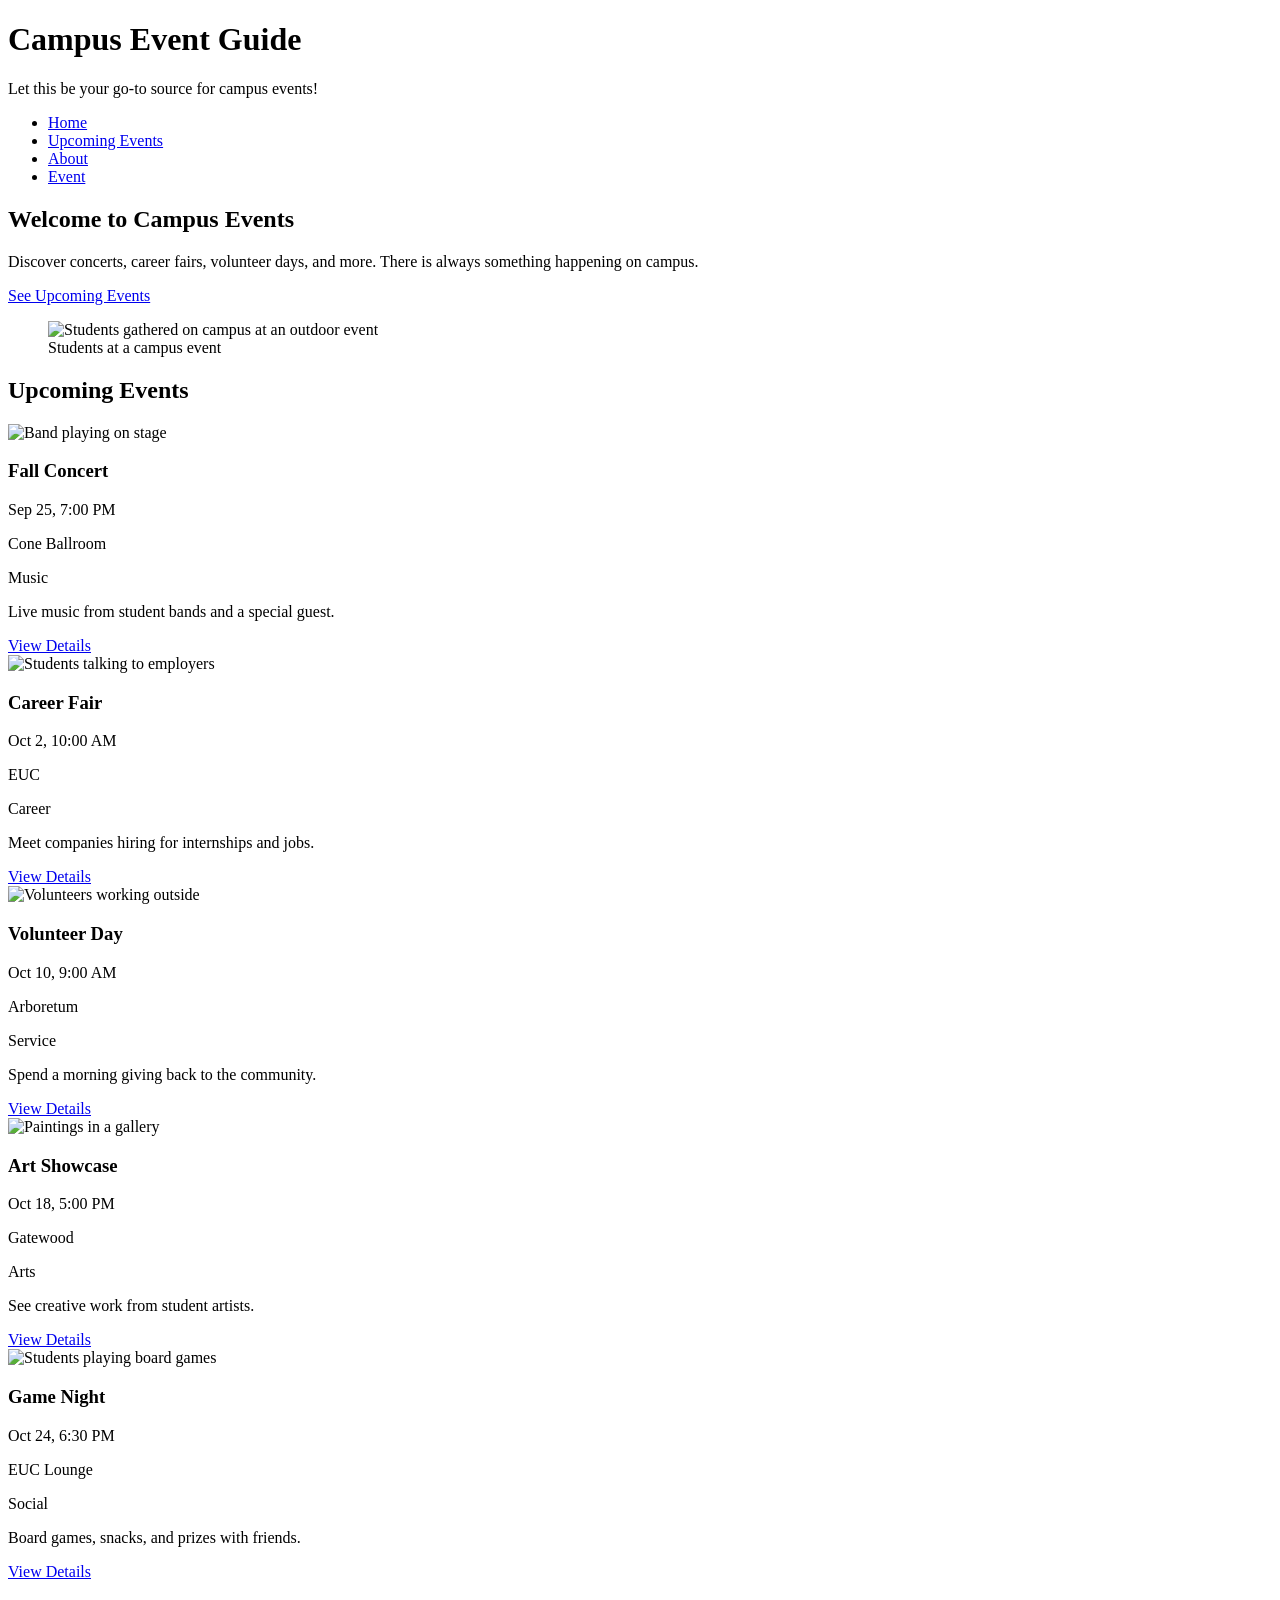
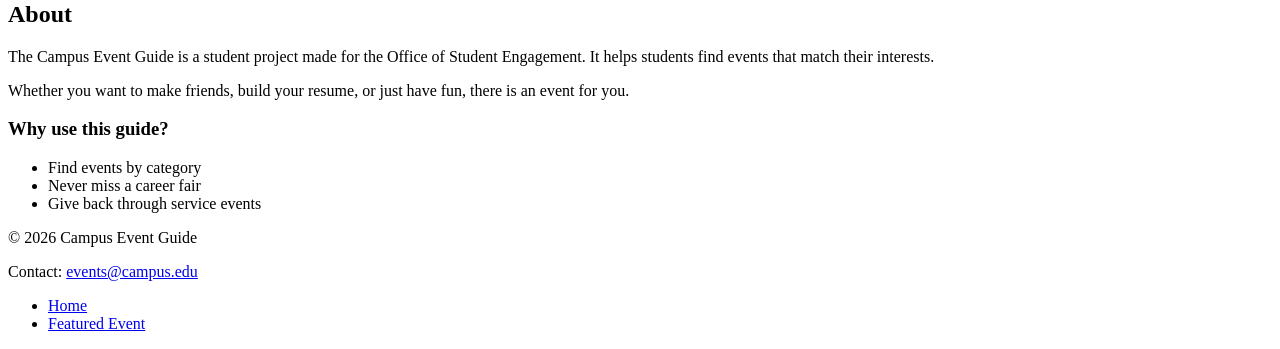
==== index.html @ defc544c "making chnmages to the index page" ====
<!DOCTYPE html>
<!--
  Name: Maria Reynoso
  Date: 09/13/2026
  CSC 372-01

  This is the index.html file for the Campus Event Guide project. 
-->
<html lang="en">
<head>
  <meta charset="UTF-8">
  <meta name="viewport" content="width=device-width, initial-scale=1.0">
  <title>Campus Event Guide | Home</title>
  <link rel="stylesheet" href="css/styles.css">
</head>
<body>

  <!-- Site header and navigation -->
  <header class="site-header">
    <h1>Campus Event Guide</h1>
    <p class="tagline">Let this be your go-to source for campus events!</p>

    <nav>
      <ul>
        <li><a href="index.html">Home</a></li>
        <li><a href="#events">Upcoming Events</a></li>
        <li><a href="#about">About</a></li>
        <li><a href="event.html">Event</a></li>
      </ul>
    </nav>
  </header>

  <main>

    <!-- Hero section -->
    <section class="hero">
      <div class="hero-text">
        <h2>Welcome to Campus Events</h2>
        <p>
          Discover concerts, career fairs, volunteer days, and more.
          There is always something happening on campus.
        </p>
        <a class="button" href="#events">See Upcoming Events</a>
      </div>

      <figure class="hero-image">
        <img
          src="src/images/campus-event.jpg"
          alt="Students gathered on campus at an outdoor event">
        <figcaption>Students at a campus event</figcaption>
      </figure>
    </section>

    <!-- Upcoming events grid -->
    <section id="events" class="events">
      <h2>Upcoming Events</h2>

      <div class="event-grid">

        <article class="event-card">
          <img src="src/images/band.jpg" alt="Band playing on stage">
          <div class="event-info">
            <h3>Fall Concert</h3>
            <p class="event-date"><time datetime="2026-09-25T19:00">Sep 25, 7:00 PM</time></p>
            <p class="event-location">Cone Ballroom</p>
            <p class="event-category">Music</p>
            <p>Live music from student bands and a special guest.</p>
            <a href="event.html">View Details</a>
          </div>
        </article>

        <article class="event-card">
          <img src="https://placehold.co/400x250/2a9d8f/ffffff?text=Career+Fair" alt="Students talking to employers">
          <div class="event-info">
            <h3>Career Fair</h3>
            <p class="event-date"><time datetime="2026-10-02T10:00">Oct 2, 10:00 AM</time></p>
            <p class="event-location">EUC</p>
            <p class="event-category">Career</p>
            <p>Meet companies hiring for internships and jobs.</p>
            <a href="event.html">View Details</a>
          </div>
        </article>

        <article class="event-card">
          <img src="https://placehold.co/400x250/e76f51/ffffff?text=Volunteer" alt="Volunteers working outside">
          <div class="event-info">
            <h3>Volunteer Day</h3>
            <p class="event-date"><time datetime="2026-10-10T09:00">Oct 10, 9:00 AM</time></p>
            <p class="event-location">Arboretum</p>
            <p class="event-category">Service</p>
            <p>Spend a morning giving back to the community.</p>
            <a href="event.html">View Details</a>
          </div>
        </article>

        <article class="event-card">
          <img src="https://placehold.co/400x250/264653/ffffff?text=Art+Show" alt="Paintings in a gallery">
          <div class="event-info">
            <h3>Art Showcase</h3>
            <p class="event-date"><time datetime="2026-10-18T17:00">Oct 18, 5:00 PM</time></p>
            <p class="event-location">Gatewood</p>
            <p class="event-category">Arts</p>
            <p>See creative work from student artists.</p>
            <a href="event.html">View Details</a>
          </div>
        </article>

        <article class="event-card">
          <img src="https://placehold.co/400x250/9b5de5/ffffff?text=Game+Night" alt="Students playing board games">
          <div class="event-info">
            <h3>Game Night</h3>
            <p class="event-date"><time datetime="2026-10-24T18:30">Oct 24, 6:30 PM</time></p>
            <p class="event-location">EUC Lounge</p>
            <p class="event-category">Social</p>
            <p>Board games, snacks, and prizes with friends.</p>
            <a href="event.html">View Details</a>
          </div>
        </article>

      </div>
    </section>

    <!-- About section -->
    <section id="about" class="about">
      <h2>About</h2>
      <p>
        The Campus Event Guide is a student project made for the Office of
        Student Engagement. It helps students find events that match their
        interests.
      </p>
      <p>
        Whether you want to make friends, build your resume, or just have
        fun, there is an event for you.
      </p>

      <h3>Why use this guide?</h3>
      <ul>
        <li>Find events by category</li>
        <li>Never miss a career fair</li>
        <li>Give back through service events</li>
      </ul>
    </section>

  </main>

  <!-- Footer -->
  <footer class="site-footer">
    <p>&copy; 2026 Campus Event Guide</p>
    <p>Contact: <a href="mailto:events@campus.edu">events@campus.edu</a></p>
    <nav>
      <ul>
        <li><a href="index.html">Home</a></li>
        <li><a href="event.html">Featured Event</a></li>
      </ul>
    </nav>
  </footer>

</body>
</html>
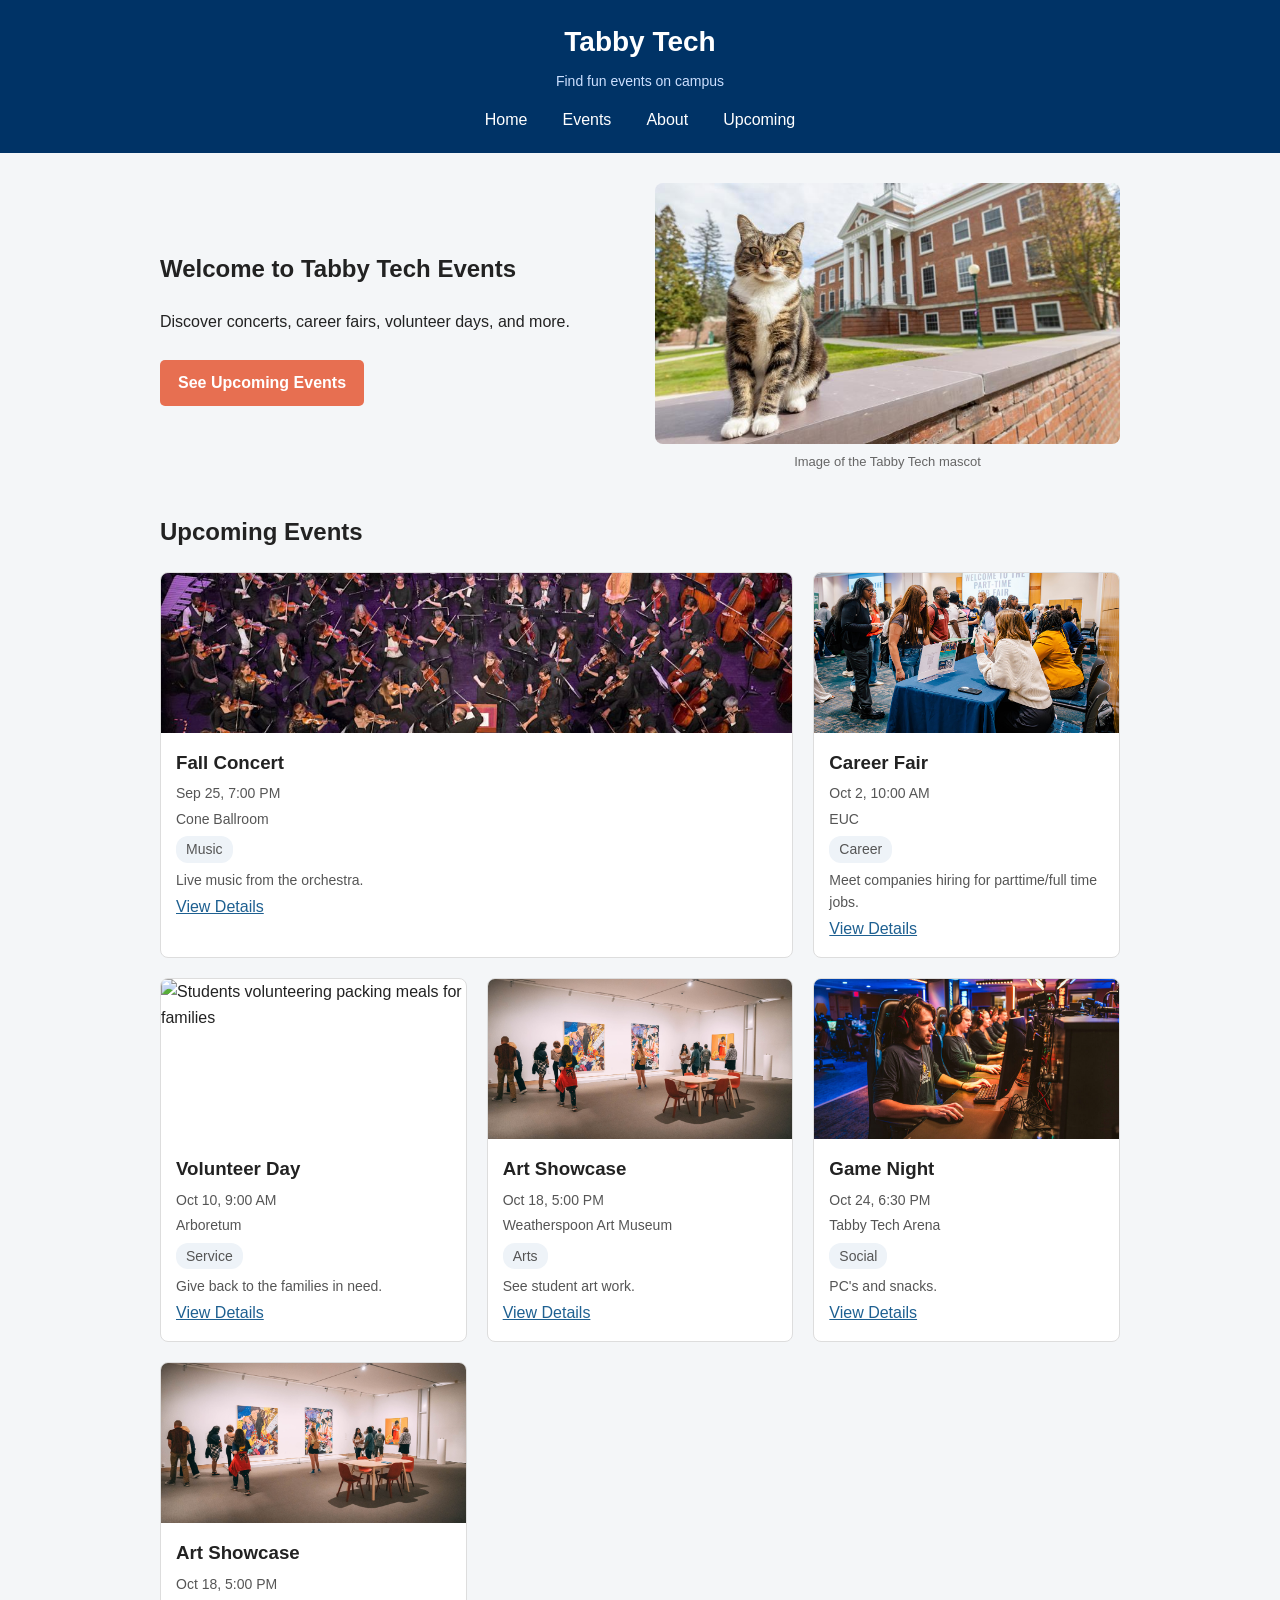
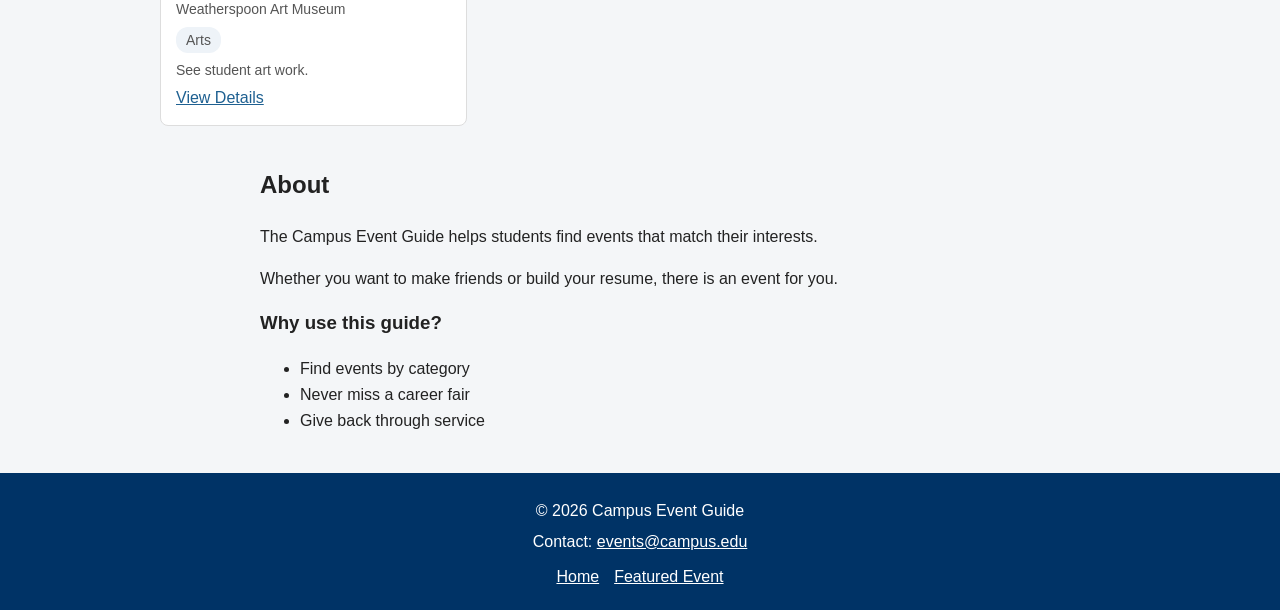
==== commit b0308fca: "adding events to the index page" ====
--- a/index.html
+++ b/index.html
@@ -1,53 +1,47 @@
 <!DOCTYPE html>
 <!--
   Name: Maria Reynoso
-  Date: 09/13/2026
+  Date: 09.13.2026
   CSC 372-01
 
-  This is the index.html file for the Campus Event Guide project. 
+  The index page for events happening in the University of Tabby Tech 
 -->
 <html lang="en">
 <head>
   <meta charset="UTF-8">
   <meta name="viewport" content="width=device-width, initial-scale=1.0">
-  <title>Campus Event Guide | Home</title>
-  <link rel="stylesheet" href="css/styles.css">
+  <title> Tabby Tech</title>
+  <link rel="stylesheet" href="css/style.css">
 </head>
 <body>
 
-  <!-- Site header and navigation -->
   <header class="site-header">
-    <h1>Campus Event Guide</h1>
-    <p class="tagline">Let this be your go-to source for campus events!</p>
+    <h1> Tabby Tech</h1>
+    <p class="tagline">Find fun events on campus</p>
 
     <nav>
       <ul>
         <li><a href="index.html">Home</a></li>
-        <li><a href="#events">Upcoming Events</a></li>
+        <li><a href="#events">Events</a></li>
         <li><a href="#about">About</a></li>
-        <li><a href="event.html">Event</a></li>
+        <li><a href="event.html">Upcoming</a></li>
       </ul>
     </nav>
   </header>
 
   <main>
 
-    <!-- Hero section -->
+    <!-- Hero -->
     <section class="hero">
       <div class="hero-text">
-        <h2>Welcome to Campus Events</h2>
-        <p>
-          Discover concerts, career fairs, volunteer days, and more.
-          There is always something happening on campus.
-        </p>
+        <h2>Welcome to Tabby Tech Events</h2>
+        <p>Discover concerts, career fairs, volunteer days, and more.</p>
         <a class="button" href="#events">See Upcoming Events</a>
       </div>
 
       <figure class="hero-image">
-        <img
-          src="src/images/campus-event.jpg"
-          alt="Students gathered on campus at an outdoor event">
-        <figcaption>Students at a campus event</figcaption>
+        <img src="images/tabbyUni.jpg" alt="Mascot Of Tabby Tech">
+        <figcaption>Image of the Tabby Tech mascot</figcaption>
       </figure>
     </section>
 
@@ -58,61 +52,73 @@
       <div class="event-grid">
 
         <article class="event-card">
-          <img src="src/images/band.jpg" alt="Band playing on stage">
+          <img src="images/concert.jpg" alt="Band playing on stage">
           <div class="event-info">
             <h3>Fall Concert</h3>
-            <p class="event-date"><time datetime="2026-09-25T19:00">Sep 25, 7:00 PM</time></p>
-            <p class="event-location">Cone Ballroom</p>
-            <p class="event-category">Music</p>
-            <p>Live music from student bands and a special guest.</p>
+            <p><time datetime="2026-09-25T19:00">Sep 25, 7:00 PM</time></p>
+            <p>Cone Ballroom</p>
+            <p class="category">Music</p>
+            <p>Live music from the orchestra.</p>
             <a href="event.html">View Details</a>
           </div>
         </article>
 
         <article class="event-card">
-          <img src="https://placehold.co/400x250/2a9d8f/ffffff?text=Career+Fair" alt="Students talking to employers">
+          <img src="images/careerFair.jpg" alt="Students talking to employers">
           <div class="event-info">
             <h3>Career Fair</h3>
-            <p class="event-date"><time datetime="2026-10-02T10:00">Oct 2, 10:00 AM</time></p>
-            <p class="event-location">EUC</p>
-            <p class="event-category">Career</p>
-            <p>Meet companies hiring for internships and jobs.</p>
+            <p><time datetime="2026-10-02T10:00">Oct 2, 10:00 AM</time></p>
+            <p>EUC</p>
+            <p class="category">Career</p>
+            <p>Meet companies hiring for parttime/full time jobs.</p>
             <a href="event.html">View Details</a>
           </div>
         </article>
 
         <article class="event-card">
-          <img src="https://placehold.co/400x250/e76f51/ffffff?text=Volunteer" alt="Volunteers working outside">
+          <img src="images/service.jpg" alt="Students volunteering packing meals for families">
           <div class="event-info">
             <h3>Volunteer Day</h3>
-            <p class="event-date"><time datetime="2026-10-10T09:00">Oct 10, 9:00 AM</time></p>
-            <p class="event-location">Arboretum</p>
-            <p class="event-category">Service</p>
-            <p>Spend a morning giving back to the community.</p>
+            <p><time datetime="2026-10-10T09:00">Oct 10, 9:00 AM</time></p>
+            <p>Arboretum</p>
+            <p class="category">Service</p>
+            <p>Give back to the families in need.</p>
             <a href="event.html">View Details</a>
           </div>
         </article>
 
         <article class="event-card">
-          <img src="https://placehold.co/400x250/264653/ffffff?text=Art+Show" alt="Paintings in a gallery">
+          <img src="images/art.jpg" alt="Paintings in a gallery"> 
           <div class="event-info">
             <h3>Art Showcase</h3>
-            <p class="event-date"><time datetime="2026-10-18T17:00">Oct 18, 5:00 PM</time></p>
-            <p class="event-location">Gatewood</p>
-            <p class="event-category">Arts</p>
-            <p>See creative work from student artists.</p>
+            <p><time datetime="2026-10-18T17:00">Oct 18, 5:00 PM</time></p>
+            <p>Weatherspoon Art Museum</p>
+            <p class="category">Arts</p>
+            <p>See student art work.</p>
             <a href="event.html">View Details</a>
           </div>
         </article>
 
         <article class="event-card">
-          <img src="https://placehold.co/400x250/9b5de5/ffffff?text=Game+Night" alt="Students playing board games">
+          <img src="images/gameNight.jpg" alt="Students playing videogames.">
           <div class="event-info">
             <h3>Game Night</h3>
-            <p class="event-date"><time datetime="2026-10-24T18:30">Oct 24, 6:30 PM</time></p>
-            <p class="event-location">EUC Lounge</p>
-            <p class="event-category">Social</p>
-            <p>Board games, snacks, and prizes with friends.</p>
+            <p><time datetime="2026-10-24T18:30">Oct 24, 6:30 PM</time></p>
+            <p>Tabby Tech Arena</p>
+            <p class="category">Social</p>
+            <p>PC's and snacks.</p>
+            <a href="event.html">View Details</a>
+          </div>
+        </article>
+
+         <article class="event-card">
+          <img src="images/art.jpg" alt="Paintings in a gallery"> 
+          <div class="event-info">
+            <h3>Art Showcase</h3>
+            <p><time datetime="2026-10-18T17:00">Oct 18, 5:00 PM</time></p>
+            <p>Weatherspoon Art Museum</p>
+            <p class="category">Arts</p>
+            <p>See student art work.</p>
             <a href="event.html">View Details</a>
           </div>
         </article>
@@ -120,30 +126,28 @@
       </div>
     </section>
 
-    <!-- About section -->
+    <!-- About -->
     <section id="about" class="about">
       <h2>About</h2>
       <p>
-        The Campus Event Guide is a student project made for the Office of
-        Student Engagement. It helps students find events that match their
-        interests.
+        The Campus Event Guide helps students find events that match
+        their interests.
       </p>
       <p>
-        Whether you want to make friends, build your resume, or just have
-        fun, there is an event for you.
+        Whether you want to make friends or build your resume, there is
+        an event for you.
       </p>
 
       <h3>Why use this guide?</h3>
       <ul>
         <li>Find events by category</li>
         <li>Never miss a career fair</li>
-        <li>Give back through service events</li>
+        <li>Give back through service</li>
       </ul>
     </section>
 
   </main>
 
-  <!-- Footer -->
   <footer class="site-footer">
     <p>&copy; 2026 Campus Event Guide</p>
     <p>Contact: <a href="mailto:events@campus.edu">events@campus.edu</a></p>
--- a/css/style.css
+++ b/css/style.css
@@ -0,0 +1,350 @@
+/*
+  Name: Maria Guadalupe Reynoso
+  Date: 09.13.2026
+  CSC 372-01
+
+  Stylesheet for the Campus Event Guide.
+
+  1. Base
+  2. Header / nav (Flexbox)
+  3. Hero (Flexbox)
+  4. Event cards (Grid)
+  5. About
+  6. Event page (main + sidebar, Grid)
+  7. Related events (Flexbox)
+  8. Footer
+  9. Media queries
+*/
+
+/* ---------- 1. Base ---------- */
+
+* {
+  box-sizing: border-box;
+}
+
+body {
+  margin: 0;
+  font-family: Arial, Helvetica, sans-serif;
+  line-height: 1.6;
+  color: #222;
+  background-color: #f4f6f8;
+}
+
+h1, h2, h3, h4 {
+  margin-top: 0;
+}
+
+a {
+  color: #1e6091;
+}
+
+img {
+  max-width: 100%;
+  display: block;
+}
+
+.button {
+  display: inline-block;
+  background-color: #e76f51;
+  color: #fff;
+  padding: 10px 18px;
+  border-radius: 5px;
+  text-decoration: none;
+  font-weight: bold;
+  margin-top: 10px;
+}
+
+.button:hover {
+  background-color: #c95a3e;
+}
+
+/* ---------- 2. Header / nav (Flexbox) ---------- */
+
+.site-header {
+  background-color: #003366;
+  color: #fff;
+  padding: 20px;
+  text-align: center;
+}
+
+.site-header h1 {
+  margin: 0;
+  font-size: 28px;
+}
+
+.tagline {
+  margin: 5px 0 15px;
+  font-size: 14px;
+  color: #cce0ff;
+}
+
+/* Flexbox: nav links in a row */
+.site-header nav ul {
+  display: flex;
+  flex-wrap: wrap;
+  justify-content: center;
+  gap: 15px;
+  list-style: none;
+  margin: 0;
+  padding: 0;
+}
+
+.site-header nav a {
+  color: #fff;
+  text-decoration: none;
+  padding: 5px 10px;
+  border-radius: 4px;
+}
+
+.site-header nav a:hover {
+  background-color: #1e6091;
+}
+
+/* ---------- 3. Hero (Flexbox) ---------- */
+
+/* Flexbox: text next to image */
+.hero {
+  display: flex;
+  flex-wrap: wrap;
+  align-items: center;
+  gap: 30px;
+  max-width: 1000px;
+  margin: 30px auto;
+  padding: 0 20px;
+}
+
+.hero-text {
+  flex: 1 1 300px;
+}
+
+.hero-image {
+  flex: 1 1 300px;
+  margin: 0;
+}
+
+.hero-image img {
+  border-radius: 8px;
+}
+
+.hero-image figcaption {
+  font-size: 13px;
+  color: #666;
+  margin-top: 8px;
+  text-align: center;
+}
+
+/* ---------- 4. Event cards (Grid) ---------- */
+
+.events {
+  max-width: 1000px;
+  margin: 40px auto;
+  padding: 0 20px;
+}
+
+/* Grid: responsive event cards */
+.event-grid {
+  display: grid;
+  grid-template-columns: repeat(auto-fit, minmax(250px, 1fr));
+  gap: 20px;
+}
+
+.event-card {
+  background-color: #fff;
+  border: 1px solid #ddd;
+  border-radius: 8px;
+  overflow: hidden;
+}
+
+/* First card is wider */
+.event-card:first-child {
+  grid-column: span 2;
+}
+
+.event-card img {
+  width: 100%;
+  height: 160px;
+  object-fit: cover;
+}
+
+.event-info {
+  padding: 15px;
+}
+
+.event-info h3 {
+  margin-bottom: 5px;
+}
+
+.event-info p {
+  font-size: 14px;
+  margin: 3px 0;
+  color: #555;
+}
+
+.category {
+  display: inline-block;
+  background-color: #eef3f8;
+  color: #003366;
+  padding: 2px 10px;
+  border-radius: 12px;
+}
+
+/* ---------- 5. About ---------- */
+
+.about {
+  max-width: 800px;
+  margin: 40px auto;
+  padding: 0 20px;
+}
+
+/* ---------- 6. Event page (main + sidebar, Grid) ---------- */
+
+.event-intro {
+  max-width: 1000px;
+  margin: 30px auto;
+  padding: 0 20px;
+}
+
+.event-image {
+  margin: 15px 0;
+}
+
+.event-image img {
+  border-radius: 8px;
+}
+
+.event-image figcaption {
+  font-size: 13px;
+  color: #666;
+  margin-top: 8px;
+}
+
+/* Grid: two-column layout */
+.event-layout {
+  display: grid;
+  grid-template-columns: 2fr 1fr;
+  gap: 25px;
+  max-width: 1000px;
+  margin: 30px auto;
+  padding: 0 20px;
+}
+
+.event-main {
+  background-color: #fff;
+  padding: 20px;
+  border: 1px solid #ddd;
+  border-radius: 8px;
+}
+
+.event-main h4 {
+  margin-top: 20px;
+}
+
+.event-sidebar {
+  background-color: #eef3f8;
+  padding: 20px;
+  border: 1px solid #cce0ff;
+  border-radius: 8px;
+  height: fit-content;
+}
+
+.event-sidebar p {
+  margin: 8px 0;
+}
+
+/* ---------- 7. Related events (Flexbox) ---------- */
+
+.related {
+  max-width: 1000px;
+  margin: 40px auto;
+  padding: 0 20px;
+}
+
+/* Flexbox: cards wrap */
+.related-list {
+  display: flex;
+  flex-wrap: wrap;
+  gap: 20px;
+}
+
+.related-card {
+  flex: 1 1 220px;
+  background-color: #fff;
+  border: 1px solid #ddd;
+  border-radius: 8px;
+  overflow: hidden;
+}
+
+.related-card img {
+  width: 100%;
+  height: 130px;
+  object-fit: cover;
+}
+
+.related-card h3 {
+  font-size: 17px;
+  margin: 12px 15px 5px;
+}
+
+.related-card p {
+  font-size: 14px;
+  margin: 0 15px 15px;
+  color: #555;
+}
+
+/* ---------- 8. Footer ---------- */
+
+.site-footer {
+  background-color: #003366;
+  color: #fff;
+  text-align: center;
+  padding: 20px;
+  margin-top: 40px;
+}
+
+.site-footer p {
+  margin: 5px 0;
+}
+
+.site-footer a {
+  color: #fff;
+}
+
+/* Flexbox: footer nav */
+.site-footer nav ul {
+  display: flex;
+  flex-wrap: wrap;
+  justify-content: center;
+  gap: 15px;
+  list-style: none;
+  margin: 10px 0 0;
+  padding: 0;
+}
+
+/* ---------- 9. Media queries ---------- */
+
+/* Tablet */
+@media (max-width: 800px) {
+  .event-layout {
+    grid-template-columns: 1fr;
+  }
+
+  .event-card:first-child {
+    grid-column: auto;
+  }
+}
+
+/* Phone */
+@media (max-width: 500px) {
+  .hero {
+    flex-direction: column;
+  }
+
+  .site-header nav ul {
+    flex-direction: column;
+    gap: 5px;
+  }
+
+  .related-list {
+    flex-direction: column;
+  }
+}
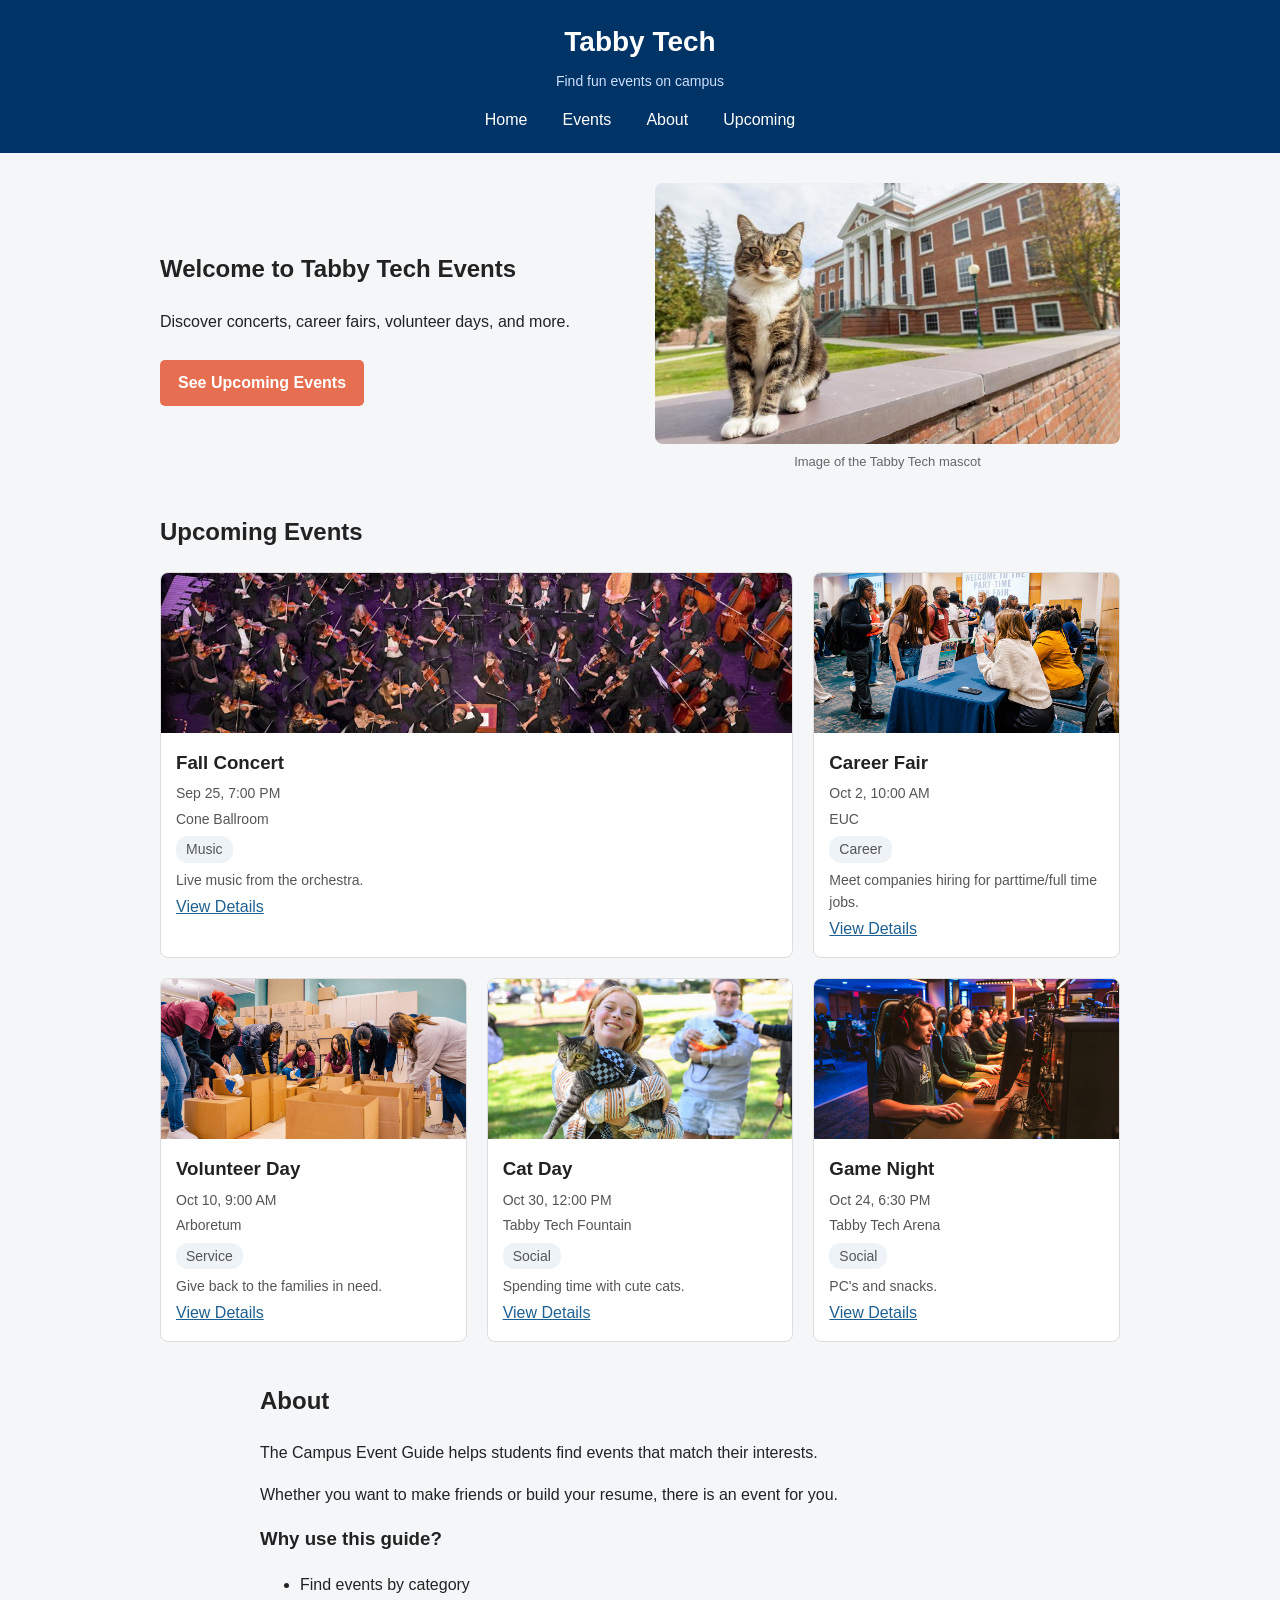
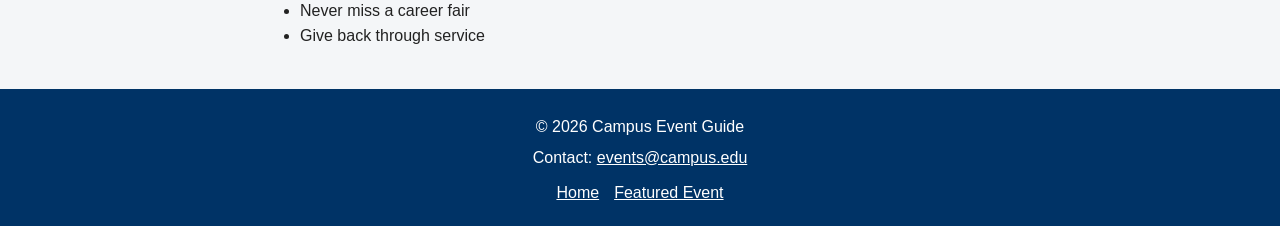
==== commit 06ca2e0c: "adding events to event page" ====
--- a/index.html
+++ b/index.html
@@ -76,7 +76,7 @@
         </article>
 
         <article class="event-card">
-          <img src="images/service.jpg" alt="Students volunteering packing meals for families">
+          <img src="images/service.gif" alt="Students volunteering packing meals for families.">
           <div class="event-info">
             <h3>Volunteer Day</h3>
             <p><time datetime="2026-10-10T09:00">Oct 10, 9:00 AM</time></p>
@@ -87,14 +87,14 @@
           </div>
         </article>
 
-        <article class="event-card">
-          <img src="images/art.jpg" alt="Paintings in a gallery"> 
+         <article class="event-card">
+          <img src="images/catDay.jpg" alt="Students with cats."> 
           <div class="event-info">
-            <h3>Art Showcase</h3>
-            <p><time datetime="2026-10-18T17:00">Oct 18, 5:00 PM</time></p>
-            <p>Weatherspoon Art Museum</p>
-            <p class="category">Arts</p>
-            <p>See student art work.</p>
+            <h3>Cat Day</h3>
+            <p><time datetime="2026-10-30T12:00">Oct 30, 12:00 PM</time></p>
+            <p>Tabby Tech Fountain</p>
+            <p class="category">Social</p>
+            <p>Spending time with cute cats.</p> 
             <a href="event.html">View Details</a>
           </div>
         </article>
@@ -111,17 +111,7 @@
           </div>
         </article>
 
-         <article class="event-card">
-          <img src="images/art.jpg" alt="Paintings in a gallery"> 
-          <div class="event-info">
-            <h3>Art Showcase</h3>
-            <p><time datetime="2026-10-18T17:00">Oct 18, 5:00 PM</time></p>
-            <p>Weatherspoon Art Museum</p>
-            <p class="category">Arts</p>
-            <p>See student art work.</p>
-            <a href="event.html">View Details</a>
-          </div>
-        </article>
+        
 
       </div>
     </section>
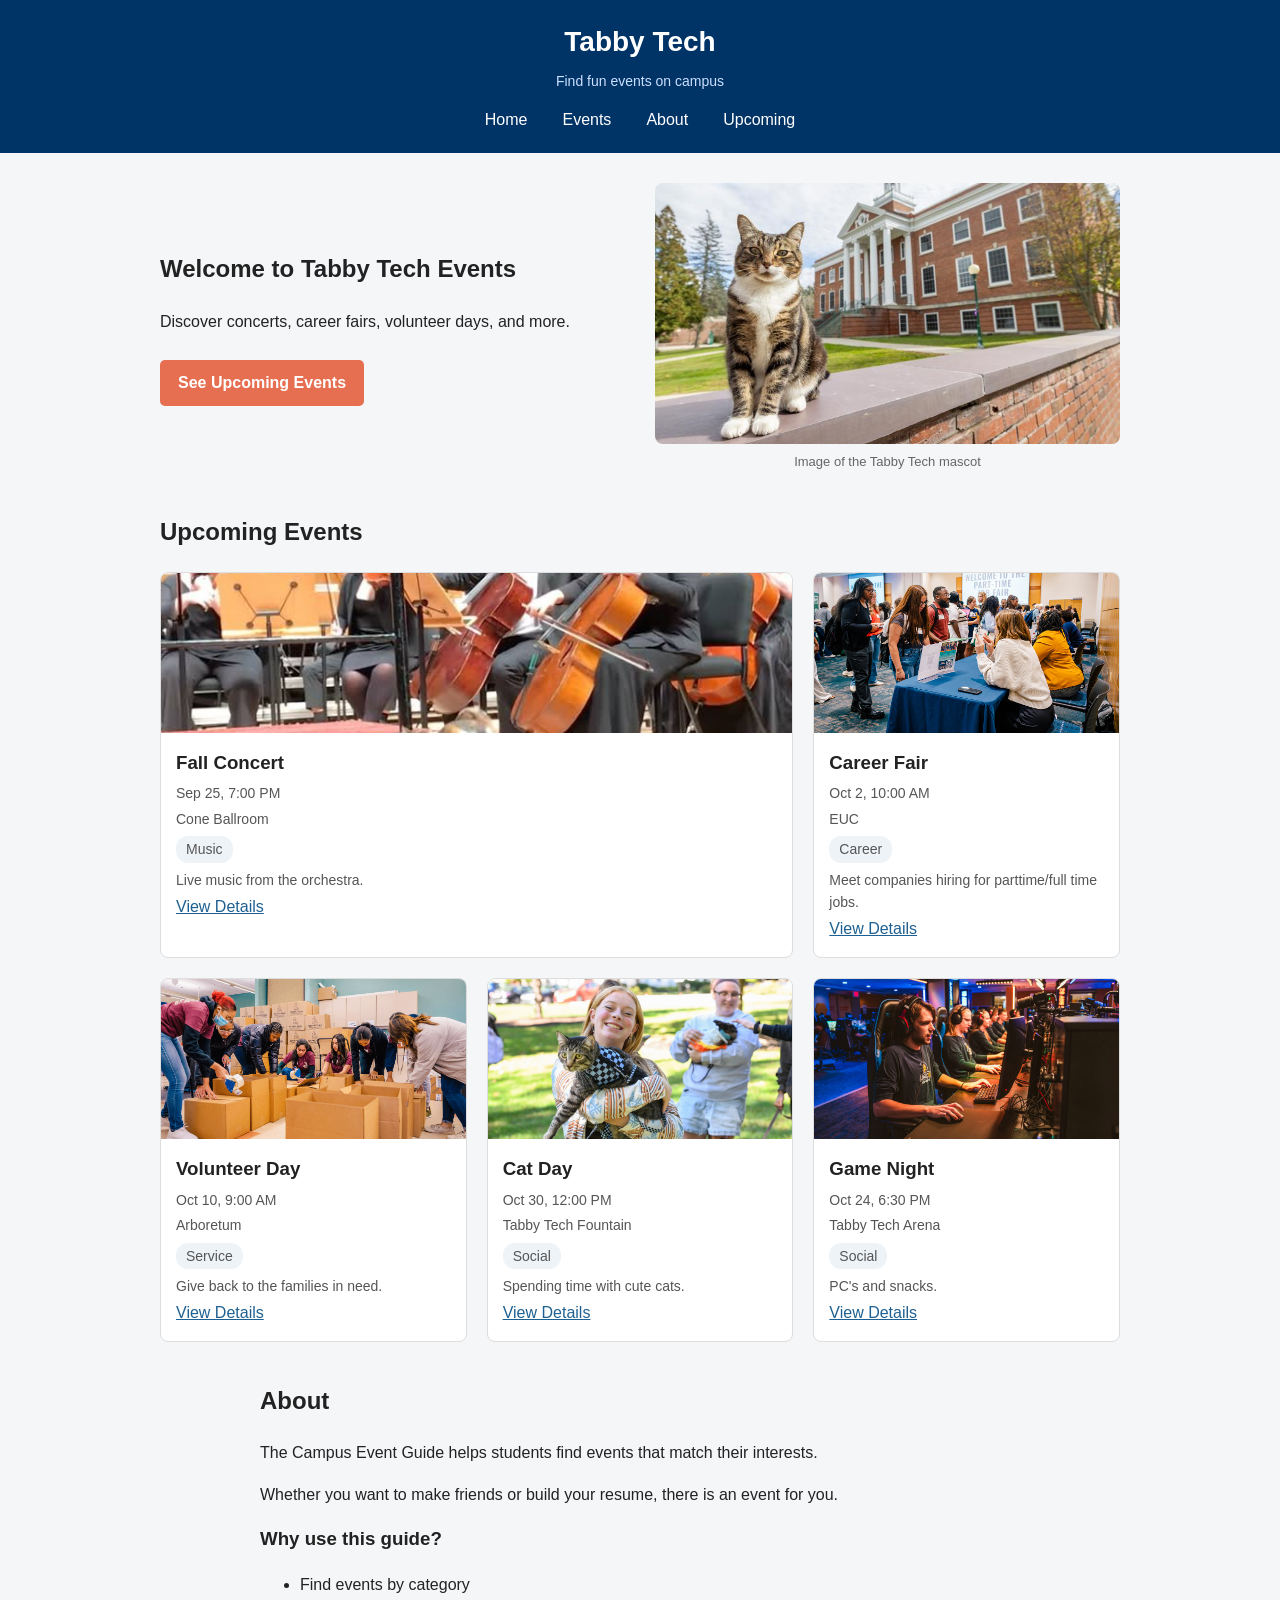
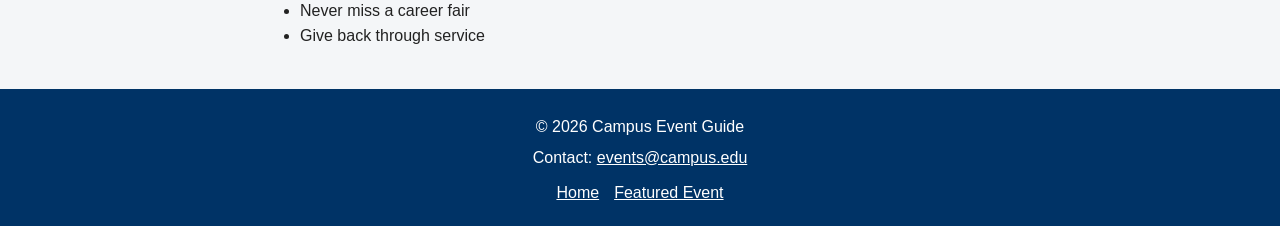
==== commit 8df1e748: "adding images to the events in index and event page" ====
--- a/index.html
+++ b/index.html
@@ -52,7 +52,7 @@
       <div class="event-grid">
 
         <article class="event-card">
-          <img src="images/concert.jpg" alt="Band playing on stage">
+          <img src="images/tabbyConcert.jpg" alt="Band playing on stage">
           <div class="event-info">
             <h3>Fall Concert</h3>
             <p><time datetime="2026-09-25T19:00">Sep 25, 7:00 PM</time></p>
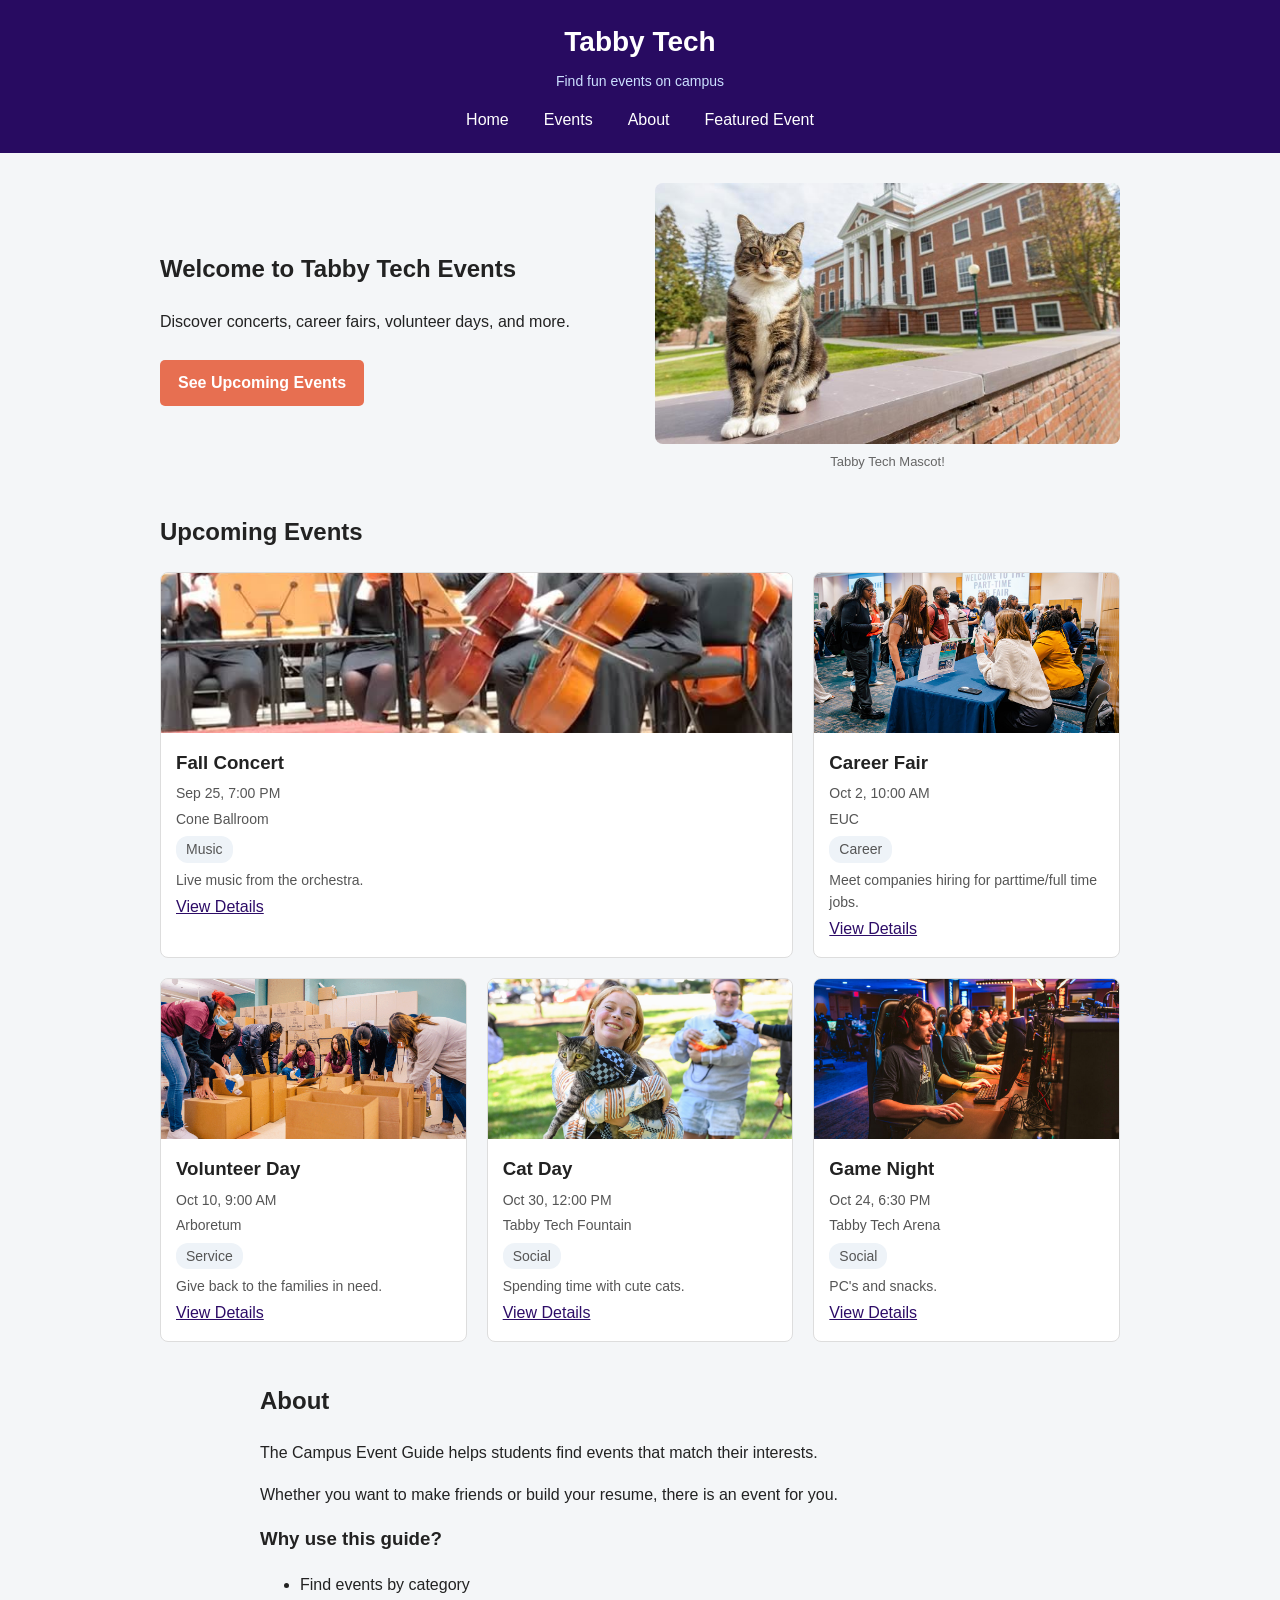
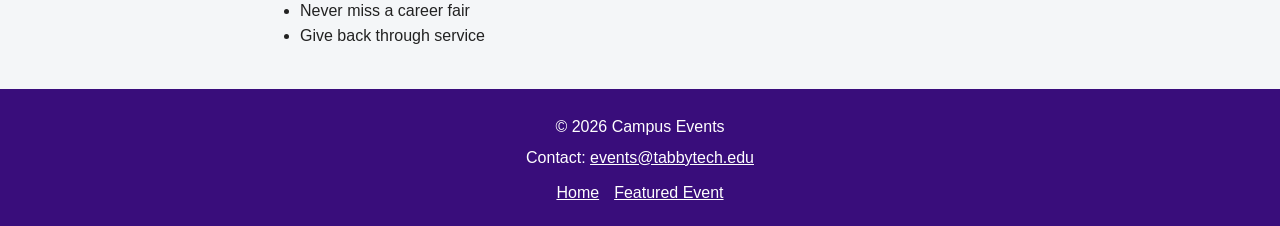
==== commit 37a8f5c0: "adding the four required tabs" ====
--- a/index.html
+++ b/index.html
@@ -24,7 +24,7 @@
         <li><a href="index.html">Home</a></li>
         <li><a href="#events">Events</a></li>
         <li><a href="#about">About</a></li>
-        <li><a href="event.html">Upcoming</a></li>
+        <li><a href="event.html">Featured Event</a></li>
       </ul>
     </nav>
   </header>
@@ -41,7 +41,7 @@
 
       <figure class="hero-image">
         <img src="images/tabbyUni.jpg" alt="Mascot Of Tabby Tech">
-        <figcaption>Image of the Tabby Tech mascot</figcaption>
+        <figcaption>Tabby Tech Mascot!</figcaption> 
       </figure>
     </section>
 
@@ -139,8 +139,8 @@
   </main>
 
   <footer class="site-footer">
-    <p>&copy; 2026 Campus Event Guide</p>
-    <p>Contact: <a href="mailto:events@campus.edu">events@campus.edu</a></p>
+    <p>&copy; 2026 Campus Events</p>
+    <p>Contact: <a href="mailto:events@tabbytech.edu">events@tabbytech.edu</a></p>
     <nav>
       <ul>
         <li><a href="index.html">Home</a></li>
--- a/css/style.css
+++ b/css/style.css
@@ -3,20 +3,8 @@
   Date: 09.13.2026
   CSC 372-01
 
-  Stylesheet for the Campus Event Guide.
-
-  1. Base
-  2. Header / nav (Flexbox)
-  3. Hero (Flexbox)
-  4. Event cards (Grid)
-  5. About
-  6. Event page (main + sidebar, Grid)
-  7. Related events (Flexbox)
-  8. Footer
-  9. Media queries
-*/
-
-/* ---------- 1. Base ---------- */
+  The style file for the index and event pages fro tabby tech.
+**/
 
 * {
   box-sizing: border-box;
@@ -35,7 +23,7 @@
 }
 
 a {
-  color: #1e6091;
+  color: #2d0c67;
 }
 
 img {
@@ -58,10 +46,10 @@
   background-color: #c95a3e;
 }
 
-/* ---------- 2. Header / nav (Flexbox) ---------- */
+/* --- Header / nav (Flexbox) --- */
 
 .site-header {
-  background-color: #003366;
+  background-color: #280b61;
   color: #fff;
   padding: 20px;
   text-align: center;
@@ -97,7 +85,7 @@
 }
 
 .site-header nav a:hover {
-  background-color: #1e6091;
+  background-color: #25166e;
 }
 
 /* ---------- 3. Hero (Flexbox) ---------- */
@@ -183,7 +171,7 @@
 .category {
   display: inline-block;
   background-color: #eef3f8;
-  color: #003366;
+  color: #18086c;
   padding: 2px 10px;
   border-radius: 12px;
 }
@@ -294,7 +282,7 @@
 /* ---------- 8. Footer ---------- */
 
 .site-footer {
-  background-color: #003366;
+  background-color: #390d7b;
   color: #fff;
   text-align: center;
   padding: 20px;
@@ -320,7 +308,7 @@
   padding: 0;
 }
 
-/* ---------- 9. Media queries ---------- */
+/* ----------  media ---------- */
 
 /* Tablet */
 @media (max-width: 800px) {
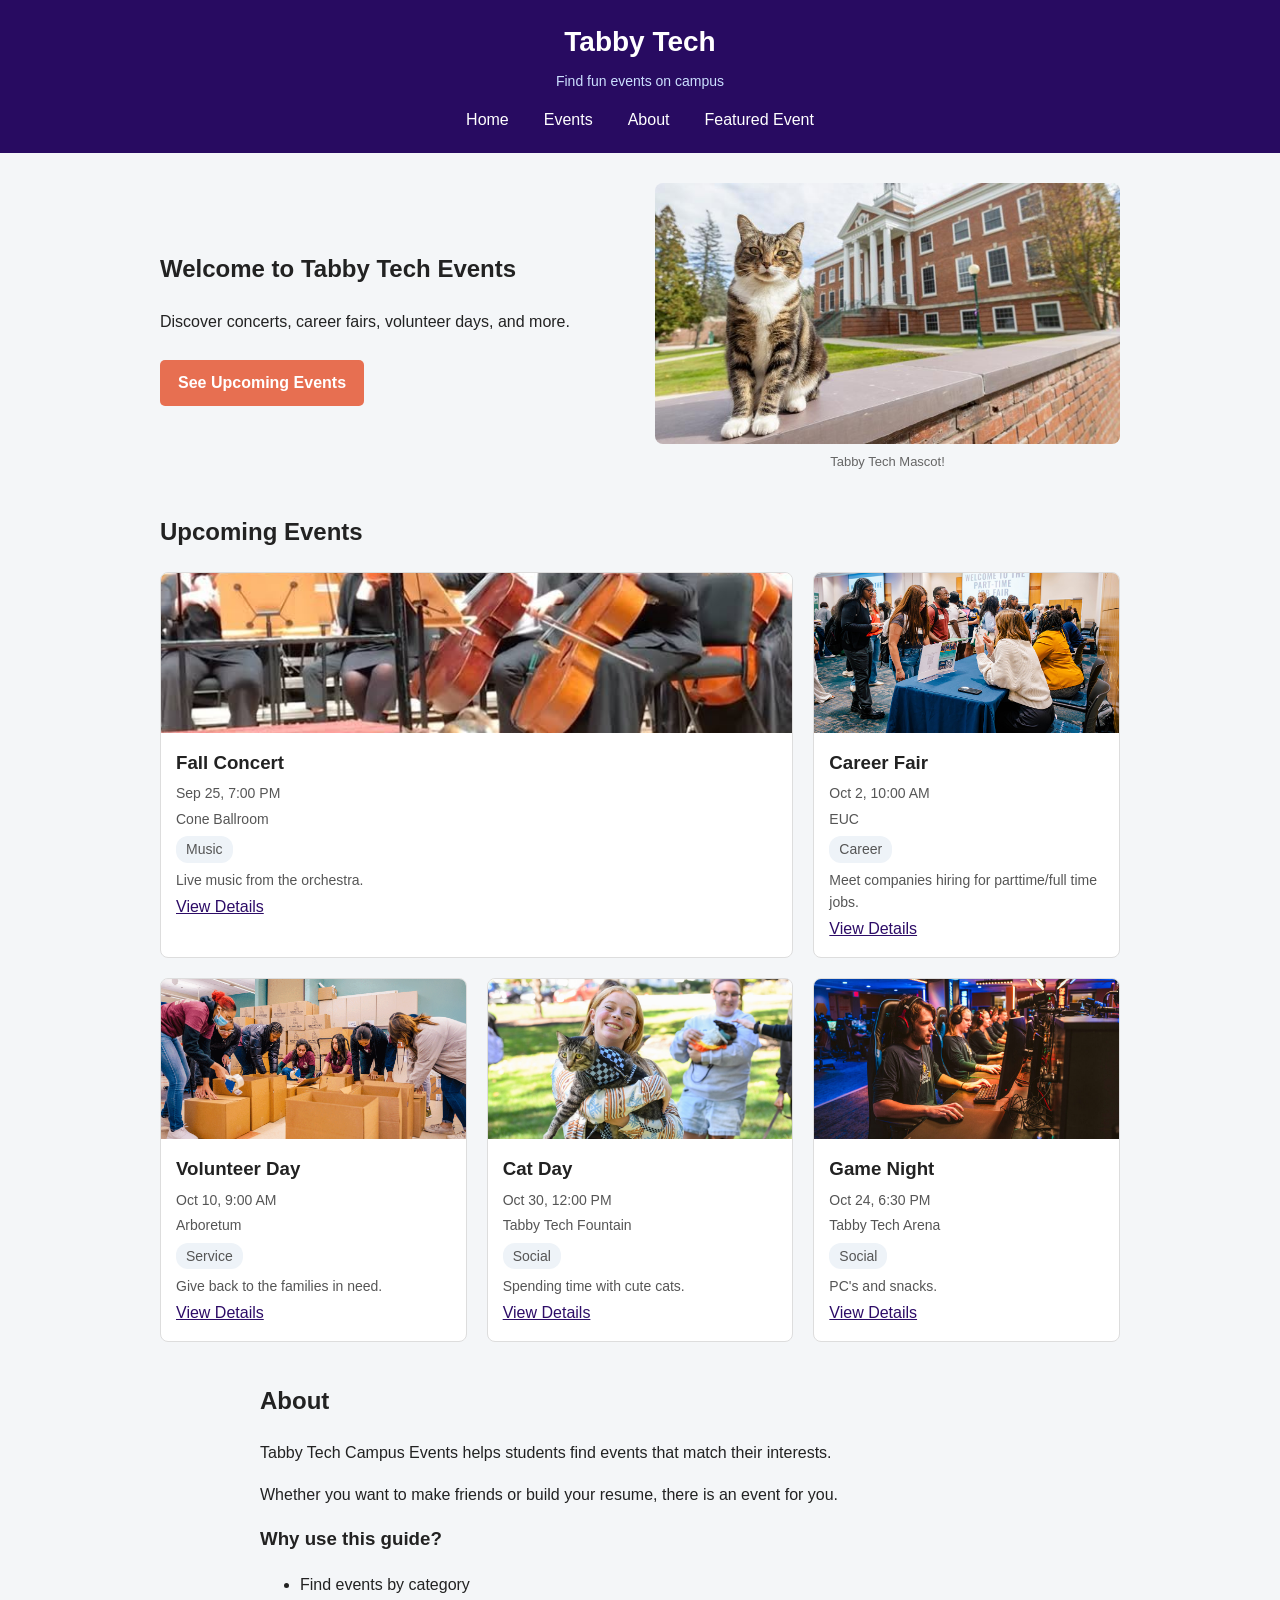
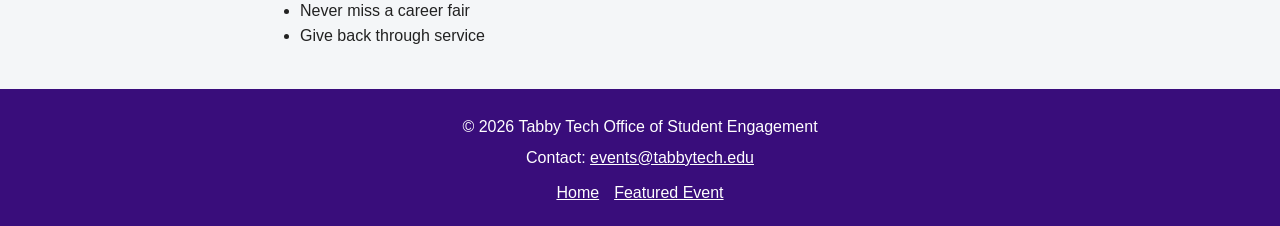
==== commit 5b5b1a75: "making the footer for tabby tech" ====
--- a/index.html
+++ b/index.html
@@ -120,7 +120,7 @@
     <section id="about" class="about">
       <h2>About</h2>
       <p>
-        The Campus Event Guide helps students find events that match
+        Tabby Tech Campus Events helps students find events that match
         their interests.
       </p>
       <p>
@@ -139,7 +139,7 @@
   </main>
 
   <footer class="site-footer">
-    <p>&copy; 2026 Campus Events</p>
+    <p>&copy; 2026 Tabby Tech Office of Student Engagement</p>
     <p>Contact: <a href="mailto:events@tabbytech.edu">events@tabbytech.edu</a></p>
     <nav>
       <ul>
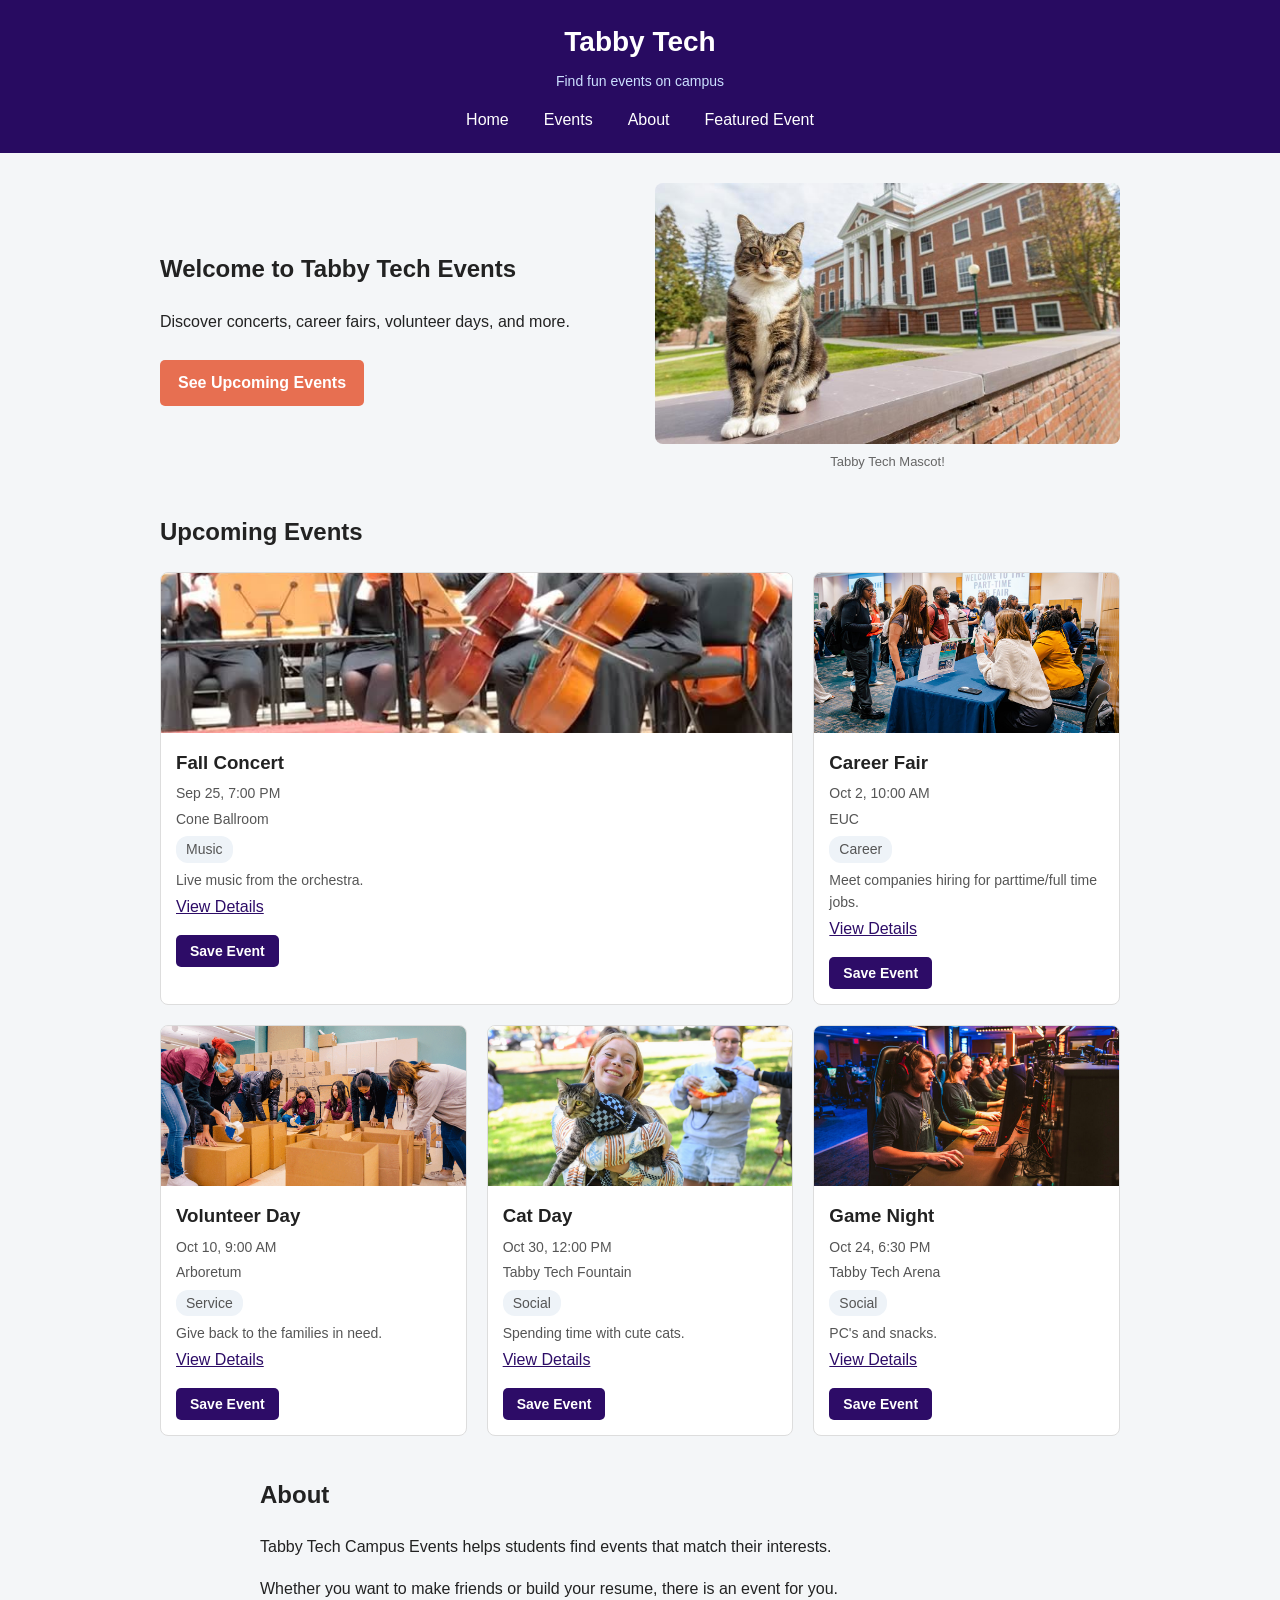
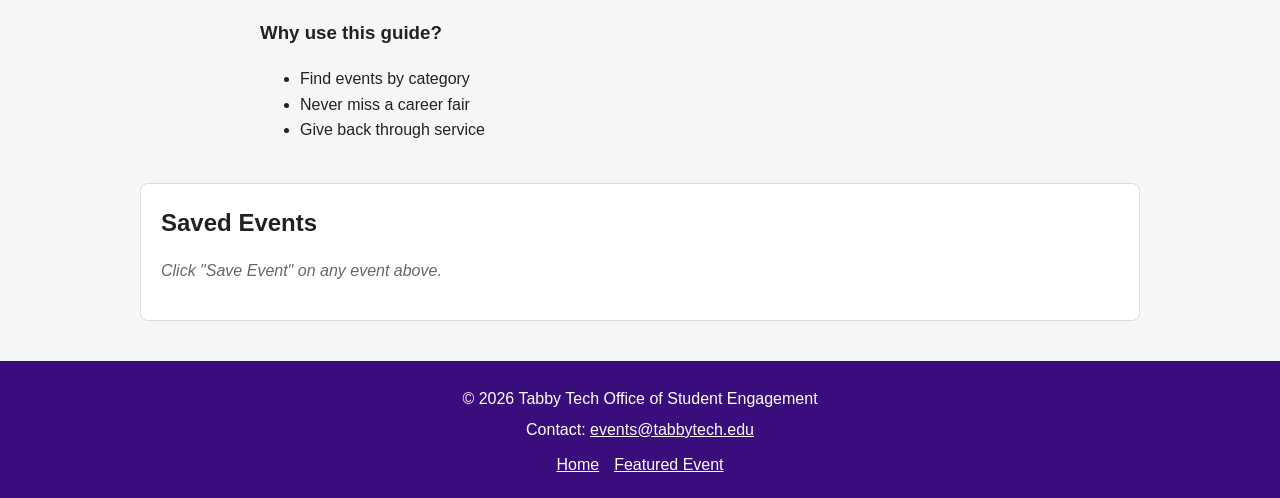
==== commit d55a06c5: "adding the save event style" ====
--- a/index.html
+++ b/index.html
@@ -4,14 +4,15 @@
   Date: 09.13.2026
   CSC 372-01
 
-  The index page for events happening in the University of Tabby Tech 
+  The index page for events happening in the University of Tabby Tech
 -->
 <html lang="en">
 <head>
   <meta charset="UTF-8">
   <meta name="viewport" content="width=device-width, initial-scale=1.0">
-  <title> Tabby Tech</title>
+  <title> Tabby Tech </title>
   <link rel="stylesheet" href="css/style.css">
+  <script src="script.js" defer></script>
 </head>
 <body>
 
@@ -41,7 +42,7 @@
 
       <figure class="hero-image">
         <img src="images/tabbyUni.jpg" alt="Mascot Of Tabby Tech">
-        <figcaption>Tabby Tech Mascot!</figcaption> 
+        <figcaption>Tabby Tech Mascot!</figcaption>
       </figure>
     </section>
 
@@ -87,14 +88,14 @@
           </div>
         </article>
 
-         <article class="event-card">
-          <img src="images/catDay.jpg" alt="Students with cats."> 
+        <article class="event-card">
+          <img src="images/catDay.jpg" alt="Students with cats.">
           <div class="event-info">
             <h3>Cat Day</h3>
             <p><time datetime="2026-10-30T12:00">Oct 30, 12:00 PM</time></p>
             <p>Tabby Tech Fountain</p>
             <p class="category">Social</p>
-            <p>Spending time with cute cats.</p> 
+            <p>Spending time with cute cats.</p>
             <a href="event.html">View Details</a>
           </div>
         </article>
@@ -110,8 +111,6 @@
             <a href="event.html">View Details</a>
           </div>
         </article>
-
-        
 
       </div>
     </section>
@@ -136,6 +135,13 @@
       </ul>
     </section>
 
+    <!-- Saved Events -->
+    <section id="saved-events" class="saved-events">
+      <h2>Saved Events</h2>
+      <p id="empty-message">Click "Save Event" on any event above.</p>
+      <ul id="saved-list"></ul>
+    </section>
+
   </main>
 
   <footer class="site-footer">
@@ -149,5 +155,6 @@
     </nav>
   </footer>
 
+  <script src="js/script.js" defer></script>
 </body>
-</html>+</html> 
--- a/css/style.css
+++ b/css/style.css
@@ -3,7 +3,7 @@
   Date: 09.13.2026
   CSC 372-01
 
-  The style file for the index and event pages fro tabby tech.
+  The style file for the index and event pages for Tabby Tech.
 **/
 
 * {
@@ -88,7 +88,7 @@
   background-color: #25166e;
 }
 
-/* ---------- 3. Hero (Flexbox) ---------- */
+/* ---------- Hero (Flexbox) ---------- */
 
 /* Flexbox: text next to image */
 .hero {
@@ -121,7 +121,7 @@
   text-align: center;
 }
 
-/* ---------- 4. Event cards (Grid) ---------- */
+/* ---------- Event cards (Grid) ---------- */
 
 .events {
   max-width: 1000px;
@@ -176,7 +176,7 @@
   border-radius: 12px;
 }
 
-/* ---------- 5. About ---------- */
+/* ---------- About ---------- */
 
 .about {
   max-width: 800px;
@@ -184,7 +184,7 @@
   padding: 0 20px;
 }
 
-/* ---------- 6. Event page (main + sidebar, Grid) ---------- */
+/* ---------- Event page ---------- */
 
 .event-intro {
   max-width: 1000px;
@@ -239,7 +239,7 @@
   margin: 8px 0;
 }
 
-/* ---------- 7. Related events (Flexbox) ---------- */
+/* ---------- Related events---------- */
 
 .related {
   max-width: 1000px;
@@ -279,7 +279,7 @@
   color: #555;
 }
 
-/* ---------- 8. Footer ---------- */
+/* ---------- Footer ---------- */
 
 .site-footer {
   background-color: #390d7b;
@@ -308,7 +308,7 @@
   padding: 0;
 }
 
-/* ----------  media ---------- */
+/* ---------- media ---------- */
 
 /* Tablet */
 @media (max-width: 800px) {
@@ -335,4 +335,62 @@
   .related-list {
     flex-direction: column;
   }
+}
+
+/* ---------- Save Event feature ---------- */
+
+.save-btn {
+  display: block;
+  margin: 0 15px 15px;
+  padding: 8px 14px;
+  background-color: #2d0c67;
+  color: #fff;
+  border: none;
+  border-radius: 5px;
+  font-family: inherit;
+  font-size: 14px;
+  font-weight: bold;
+  cursor: pointer;
+}
+
+.save-btn:hover {
+  background-color: #4a1a9b;
+}
+
+.event-card.saved {
+  border: 3px solid #e76f51;
+  background-color: #fff6f2;
+}
+
+.saved-events {
+  max-width: 1000px;
+  margin: 40px auto;
+  padding: 20px;
+  background-color: #fff;
+  border: 1px solid #ddd;
+  border-radius: 8px;
+}
+
+.saved-events h2 {
+  margin-bottom: 15px;
+  color: #222;
+}
+
+#empty-message {
+  color: #666;
+  font-style: italic;
+}
+
+#saved-list {
+  padding-left: 20px;
+  margin: 0;
+}
+
+#saved-list li {
+  margin-bottom: 8px;
+  color: #222;
+}
+
+#saved-list strong {
+  color: #2d0c67;
 }
